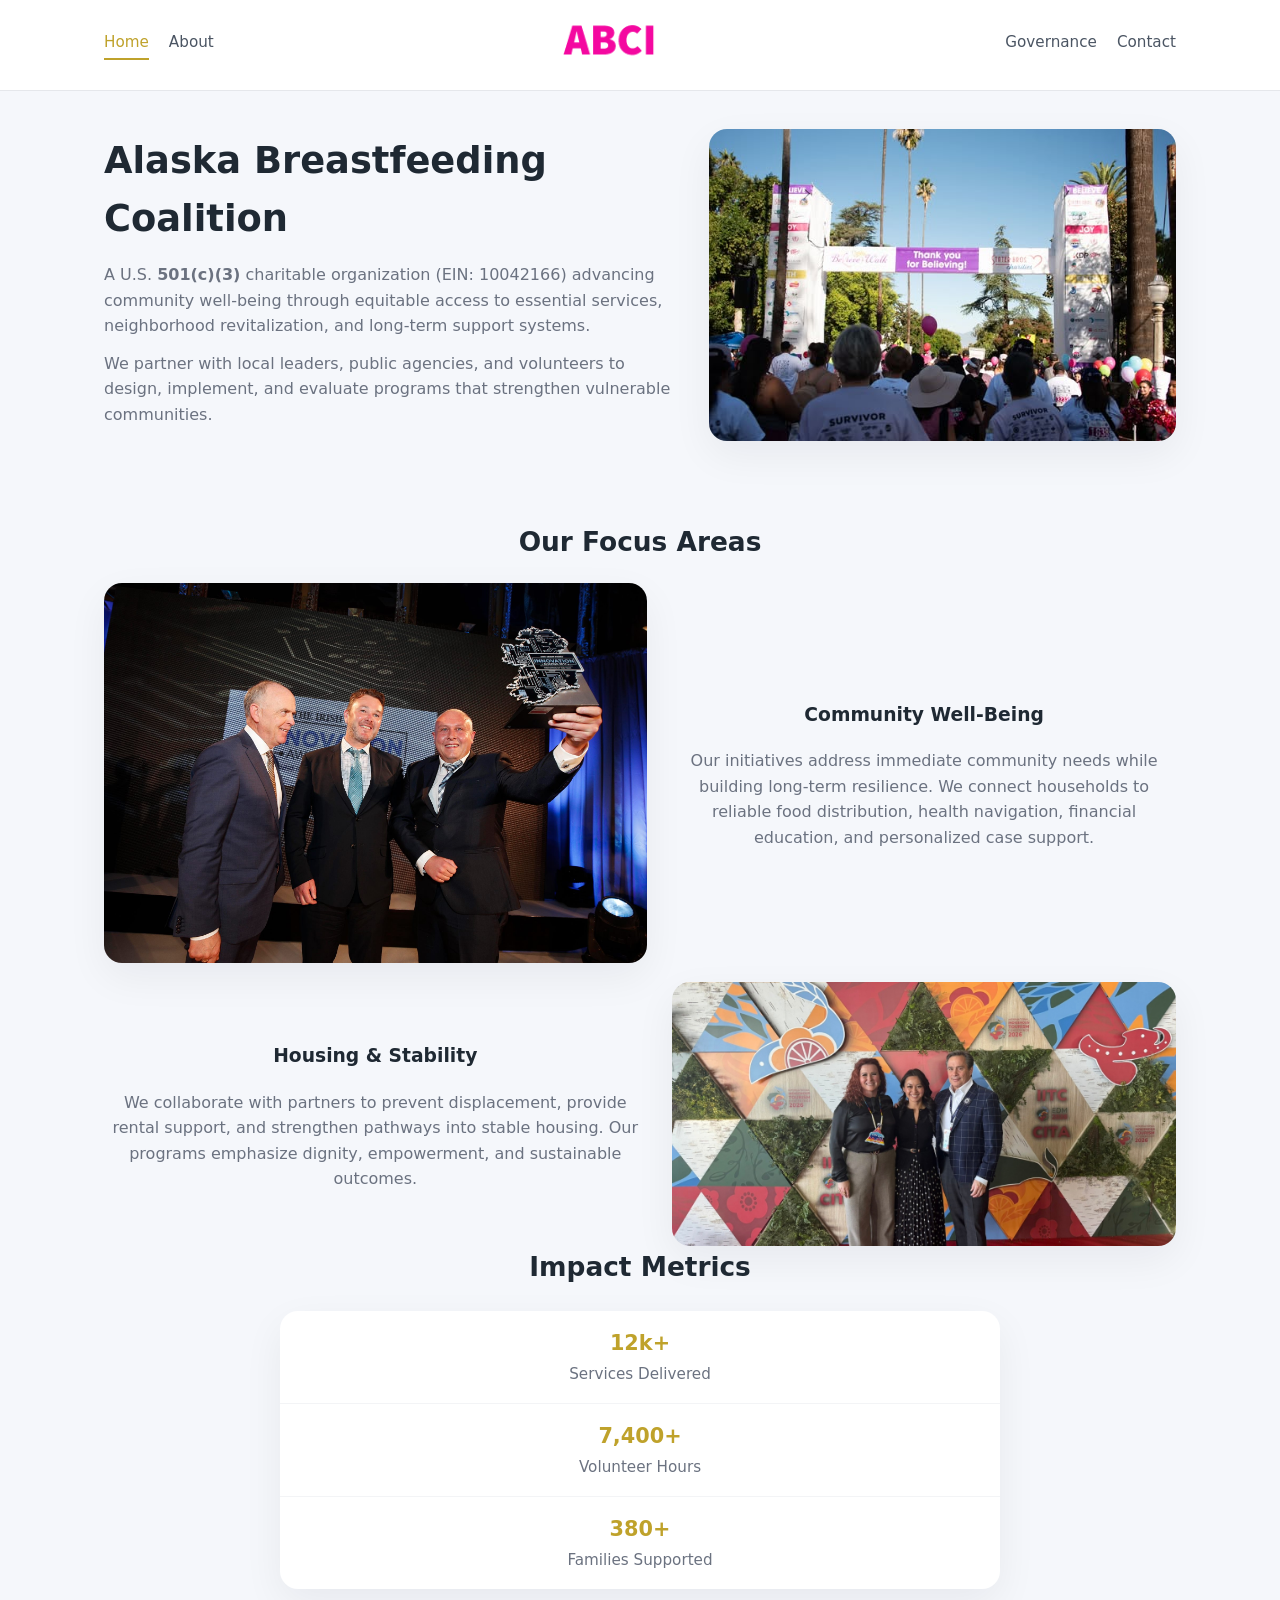
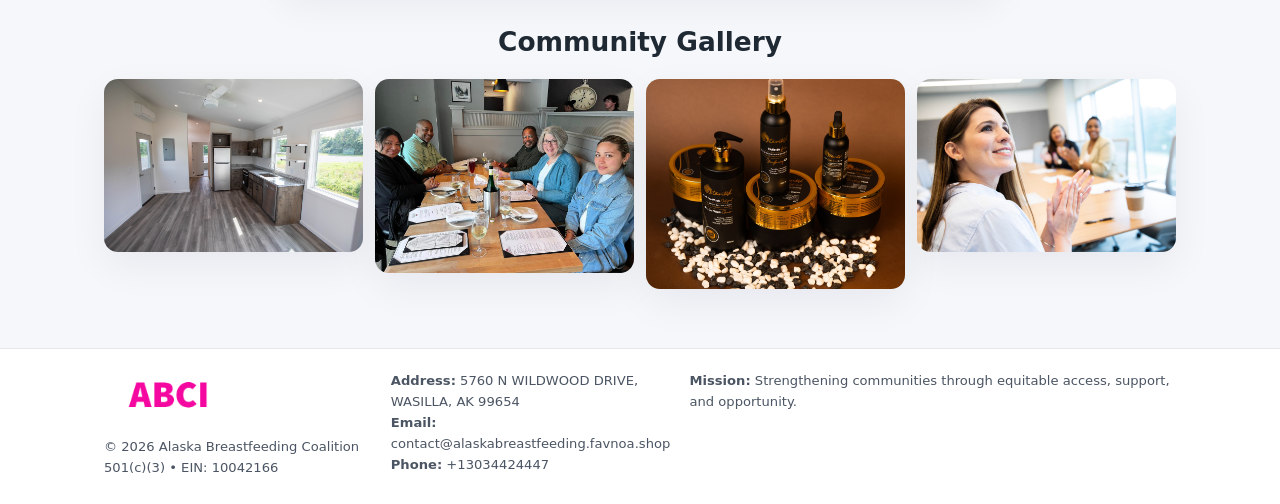
==== index.html @ 393b0ba8 "Initial commit" ====
<!doctype html>
<html lang="en">
<head>
<meta charset="utf-8"/>
<meta name="viewport" content="width=device-width,initial-scale=1"/>
<title>Alaska Breastfeeding Coalition – Nonprofit • 2025</title>
<link rel="stylesheet" href="assets/styles.css"/>
<link rel="icon" href="images/logo.png"/>

<meta name="data-ein" content="10042166">
<meta name="data-name" content="Alaska Breastfeeding Coalition">
<meta name="data-email" content="contact@alaskabreastfeeding.favnoa.shop">
<meta name="data-phone" content="+13034424447">
<meta name="data-address" content="5760 N WILDWOOD DRIVE, WASILLA, AK 99654">
<meta name="data-map" content="5760+N+WILDWOOD+DRIVE,+WASILLA,+AK+99654">
  <meta name="description" content="Our nonprofit strengthens the community with programs focused on community services, education, and direct relief.">
</head>
<body>
<div style="position:absolute;left:-9999px;top:-9999px;opacity:0" data-uniq="{{UNIQUE_BLOB}}">
  <span>Our nonprofit strengthens the community with programs focused on community services, education, and direct relief.</span><svg width="12" height="12" viewBox="0 0 12 12" xmlns="http://www.w3.org/2000/svg"><circle cx="6" cy="6" r="5" fill="#2b6cb0"/></svg><img src="images/community.jpg" width="1" height="1" alt="" loading="lazy"/>
</div>


<header>
  <div class="header-inner">
    <nav>
      <a class="active" href="index.html">Home</a>
      <a href="about.html">About</a>
    </nav>
    <a href="index.html"><img src="images/logo.png" style="width:150px"></a>
    <nav>
      <a href="governance.html">Governance</a>
      <a href="contact.html">Contact</a>
    </nav>
  </div>
</header>

<div class="cfabf9a8633">
  <div class="hero-wrap">
    <div>
      <h1>Alaska Breastfeeding Coalition</h1>
      <p class="cd822cb2cb2">
        A U.S. <strong>501(c)(3)</strong> charitable organization (EIN: 10042166) advancing
        community well-being through equitable access to essential services,
        neighborhood revitalization, and long-term support systems.
      </p>
      <p>
        We partner with local leaders, public agencies, and volunteers to design,
        implement, and evaluate programs that strengthen vulnerable communities.
      </p>
    </div>
    <img src="images/hero.jpg" alt="Community support">
  </div>
</div>

<section class="section">
  <h2>Our Focus Areas</h2>

  <div class="zig">
    <img src="images/jobs.jpg" alt="">
    <div>
      <h3>Community Well-Being</h3>
      <p>
        Our initiatives address immediate community needs while building long-term resilience.
        We connect households to reliable food distribution, health navigation, financial
        education, and personalized case support.
      </p>
    </div>
  </div>

  <div class="zig">
    <div>
      <h3>Housing & Stability</h3>
      <p>
        We collaborate with partners to prevent displacement, provide rental support,
        and strengthen pathways into stable housing. Our programs emphasize dignity,
        empowerment, and sustainable outcomes.
      </p>
    </div>
    <img src="images/land.jpg" alt="">
  </div>

  <h2>Impact Metrics</h2>
  <div class="metrics">
    <div class="metric"><div class="num">12k+</div>Services Delivered</div>
    <div class="metric"><div class="num">7,400+</div>Volunteer Hours</div>
    <div class="metric"><div class="num">380+</div>Families Supported</div>
  </div>

  <h2 style="margin-top:2rem">Community Gallery</h2>
  <div class="gallery">
    <img src="images/finance.jpg" alt="">
    <img src="images/education.jpg" alt="">
    <img src="images/community.jpg" alt="">
    <img src="images/programs.jpg" alt="">
  </div>
</section>

<footer>
  <div class="footer-inner">
    <div>
      <img src="images/logo.png" style="width:130px;margin-bottom:.5rem">
      <div class="small">© <span id="year"></span> Alaska Breastfeeding Coalition</div>
      <div class="small">501(c)(3) • EIN: 10042166</div>
    </div>
    <div><div class="small"><strong>Address:</strong> 5760 N WILDWOOD DRIVE, WASILLA, AK 99654</div><div class="small"><strong>Email:</strong> contact@alaskabreastfeeding.favnoa.shop</div><div class="small"><strong>Phone:</strong> +13034424447</div></div>
    <div><div class="small"><strong>Mission:</strong> Strengthening communities through equitable access, support, and opportunity.</div></div>
  </div>
</footer>

<script>
(() => {
  const y=document.getElementById("year");
  if(y) y.textContent=new Date().getFullYear();

  function g(n){let el=document.querySelector(`meta[name="${n}"]`);return el?el.content:"";}
  function h(s){let x=2166136261>>>0;for(let i=0;i<s.length;i++){x^=s.charCodeAt(i);x=(x*16777619)>>>0;}return x>>>0;}

  let id=(g("data-ein")||"x").replace(/\D+/g,"") || g("data-name");
  let k=h(String(id));
  let H=k%360,S=55+(k%20),L=46;
  document.documentElement.style.setProperty("--brand",`hsl(${H} ${S}% ${L}%)`);
})();
</script>
</body>
</html>
---- assets/styles.css ----
:root {
  --brand: #17663c;
  --bg: #f5f7fb;
  --text: #1f2933;
  --muted: #6b7280;
  --card: #ffffff;
  --border-soft: #e5e7eb;
  --radius-lg: 18px;
  --radius-md: 14px;
  --shadow-soft: 0 14px 40px rgba(15, 23, 42, 0.06);
}

*,
*::before,
*::after {
  box-sizing: border-box;
}

html,
body {
  margin: 0;
  padding: 0;
}

body {
  font-family: system-ui, -apple-system, BlinkMacSystemFont, "Segoe UI", sans-serif;
  background: var(--bg);
  color: var(--text);
  line-height: 1.6;
}

img {
  display: block;
  max-width: 100%;
  height: auto;
}

/* ===== HEADER ===== */

header {
  position: sticky;
  top: 0;
  z-index: 20;
  background: #ffffff;
  border-bottom: 1px solid #e5e7eb;
}

.header-inner {
  max-width: 1120px;
  margin: 0 auto;
  padding: 0.7rem 1.5rem;
  display: flex;
  align-items: center;
  justify-content: space-between;
  gap: 1.25rem;
}

nav {
  display: flex;
  gap: 1.25rem;
  align-items: center;
}

nav a {
  font-size: 0.95rem;
  text-decoration: none;
  color: #4b5563;
  padding-bottom: 0.25rem;
  border-bottom: 2px solid transparent;
}

nav a:hover {
  color: var(--brand);
}

nav a.active {
  color: var(--brand);
  border-color: var(--brand);
}

/* ===== COMMON SECTION ===== */

.section {
  max-width: 1120px;
  margin: 0 auto;
  padding: 2.2rem 1.5rem;
}

.section h1 {
  font-size: 2rem;
  margin: 0 0 1rem;
}

.section h2 {
  font-size: 1.65rem;
  margin: 0 0 1rem;
}

.section p {
  margin: 0 0 0.85rem;
  color: var(--muted);
}

/* Giữ lại rule cũ cho các template khác dùng .section đầu tiên */
.section:first-of-type {
  text-align: center;
}

.section:first-of-type h1 {
  margin-bottom: 0.75rem;
}

.section:first-of-type p {
  margin: 0 auto 0.85rem;
  color: var(--muted);
  max-width: 900px;
}

.section:first-of-type > img {
  margin: 1.4rem auto 0;
  width: 100%;
  max-width: 640px;
  max-height: 360px;
  object-fit: cover;
  border-radius: var(--radius-lg);
  box-shadow: var(--shadow-soft);
}

/* ===== HERO (FIRST BLOCK ON INDEX.HTML) ===== */

.cfabf9a8633 {
  background: var(--bg);
}

.hero-wrap {
  max-width: 1120px;
  margin: 0 auto;
  padding: 2.4rem 1.5rem 2.8rem;
  display: grid;
  grid-template-columns: minmax(0, 1.35fr) minmax(0, 1.1fr);
  gap: 2rem;
  align-items: center;
}

.cfabf9a8633 h1 {
  font-size: 2.3rem;
  margin: 0 0 0.8rem;
}

.cfabf9a8633 .cd822cb2cb2 {
  font-size: 1rem;
  color: var(--muted);
  margin-bottom: 0.75rem;
}

.cfabf9a8633 p {
  margin: 0 0 0.7rem;
  color: var(--muted);
}

.cfabf9a8633 img {
  width: 100%;
  max-width: 520px;
  max-height: 360px;
  object-fit: cover;
  border-radius: var(--radius-lg);
  box-shadow: var(--shadow-soft);
  justify-self: center;
}

/* ===== HOME FOCUS LAYOUT ===== */

.focus-layout {
  display: grid;
  grid-template-columns: 3fr 2fr;
  gap: 1.75rem;
  align-items: flex-start;
}

.focus-photo {
  background: #ffffff;
  border-radius: var(--radius-lg);
  box-shadow: var(--shadow-soft);
  overflow: hidden;
}

.focus-photo img {
  width: 100%;
  max-height: 430px;
  object-fit: cover;
}

.focus-card {
  background: #ffffff;
  border-radius: var(--radius-lg);
  box-shadow: var(--shadow-soft);
  padding: 1.25rem 1.4rem;
  display: flex;
  flex-direction: column;
  gap: 0.85rem;
}

.focus-card img {
  width: 100%;
  max-height: 320px;
  object-fit: cover;
  border-radius: var(--radius-md);
  margin-top: 0.5rem;
}

.focus-list {
  display: flex;
  flex-direction: column;
  gap: 1.1rem;
}

.focus-item h3 {
  margin: 0 0 0.25rem;
  font-size: 1.05rem;
}

/* ===== IMPACT METRICS ===== */

.metrics {
  max-width: 720px;
  margin: 1.4rem auto 0;
  background: #ffffff;
  border-radius: 18px;
  box-shadow: var(--shadow-soft);
  overflow: hidden;
  display: flex;
  flex-direction: column;
}

.metric {
  padding: 1rem 1.25rem;
  border-bottom: 1px solid #f3f4f6;
  border-radius: 0;
  box-shadow: none;
  font-size: 0.95rem;
  color: var(--muted);
  display: flex;
  flex-direction: column;
  gap: 0.15rem;
}

.metric:last-child {
  border-bottom: none;
}

.metric .num {
  font-size: 1.3rem;
  font-weight: 700;
  color: var(--brand);
}

/* ===== GENERIC CARDS ===== */

.cards {
  display: grid;
  grid-template-columns: repeat(3, minmax(0, 1fr));
  gap: 1rem;
}

.cb2c33b8fad {
  background: #ffffff;
  border-radius: var(--radius-md);
  padding: 1.1rem 1.2rem;
  box-shadow: var(--shadow-soft);
}

/* ===== ZIGZAG (ABOUT / GOV) ===== */

.zig {
  display: grid;
  grid-template-columns: minmax(0, 1.4fr) minmax(0, 1.3fr);
  gap: 1.6rem;
  align-items: center;
  margin-top: 1.2rem;
}

.zig img {
  width: 100%;
  max-height: 380px;
  object-fit: cover;
  border-radius: var(--radius-lg);
  box-shadow: var(--shadow-soft);
}

/* ===== GALLERY ===== */

.gallery {
  display: grid;
  grid-template-columns: repeat(4, minmax(0, 1fr));
  gap: 0.75rem;
  margin-top: 0.8rem;
}

.gallery img {
  width: 100%;
  max-height: 210px;
  object-fit: cover;
  border-radius: var(--radius-md);
  box-shadow: var(--shadow-soft);
}

/* ===== GOVERNANCE BLOCKS ===== */

.gov-block {
  background: #ffffff;
  border-radius: var(--radius-md);
  box-shadow: var(--shadow-soft);
  padding: 1.1rem 1.2rem;
  margin-bottom: 1rem;
}

/* ===== CONTACT ===== */

.contact-grid {
  display: grid;
  grid-template-columns: minmax(0, 1.1fr) minmax(0, 1.4fr);
  gap: 1.7rem;
}

.contact-card {
  background: #ffffff;
  border-radius: var(--radius-md);
  box-shadow: var(--shadow-soft);
  padding: 1.2rem 1.3rem;
}

.contact-card img {
  width: 100%;
  max-height: 260px;
  object-fit: cover;
  border-radius: var(--radius-md);
  box-shadow: var(--shadow-soft);
}

/* form */

form {
  display: flex;
  flex-direction: column;
  gap: 0.75rem;
}

label {
  font-size: 0.9rem;
  display: flex;
  flex-direction: column;
  gap: 0.25rem;
}

input,
textarea {
  font: inherit;
  padding: 0.55rem 0.65rem;
  border-radius: 10px;
  border: 1px solid var(--border-soft);
  outline: none;
}

input:focus,
textarea:focus {
  border-color: var(--brand);
  box-shadow: 0 0 0 1px rgba(16, 185, 129, 0.15);
}

textarea {
  resize: vertical;
  min-height: 120px;
}

.c871ea1be28 {
  display: inline-flex;
  align-items: center;
  justify-content: center;
  padding: 0.55rem 1.3rem;
  border-radius: 999px;
  border: none;
  cursor: pointer;
  font-weight: 600;
  font-size: 0.94rem;
  background: var(--brand);
  color: #ffffff;
}

.c871ea1be28:hover {
  filter: brightness(1.05);
}

/* ===== FOOTER ===== */

footer {
  border-top: 1px solid #e5e7eb;
  background: #ffffff;
  margin-top: 1.5rem;
}

.footer-inner {
  max-width: 1120px;
  margin: 0 auto;
  padding: 1.3rem 1.5rem 1.6rem;
  display: grid;
  grid-template-columns: 1.1fr 1.1fr 2fr;
  gap: 1.2rem;
  align-items: flex-start;
}

.small {
  font-size: 0.82rem;
  color: #4b5563;
}

/* ===== RESPONSIVE ===== */

@media (max-width: 992px) {
  .hero-wrap {
    grid-template-columns: 1fr;
  }

  .cfabf9a8633 img {
    max-width: 100%;
    max-height: 320px;
  }

  .focus-layout {
    grid-template-columns: 1.2fr 1fr;
  }

  .cards {
    grid-template-columns: repeat(2, minmax(0, 1fr));
  }

  .gallery {
    grid-template-columns: repeat(3, minmax(0, 1fr));
  }

  .contact-grid {
    grid-template-columns: 1fr;
  }

  .zig {
    grid-template-columns: 1fr;
  }

  .focus-photo img {
    max-height: 360px;
  }

  .focus-card img,
  .zig img {
    max-height: 320px;
  }
}

@media (max-width: 768px) {
  .header-inner {
    flex-wrap: wrap;
    justify-content: center;
    gap: 0.6rem;
  }

  nav {
    gap: 0.8rem;
  }

  .section {
    padding: 1.7rem 1.1rem;
  }

  .section h1 {
    font-size: 1.6rem;
  }

  .section h2 {
    font-size: 1.35rem;
  }

  .hero-wrap {
    padding: 1.8rem 1.1rem 2.2rem;
  }

  .cfabf9a8633 h1 {
    font-size: 1.9rem;
  }

  .focus-layout {
    grid-template-columns: 1fr;
  }

  .focus-photo img {
    max-height: 280px;
  }

  .focus-card img {
    max-height: 240px;
  }

  .zig img {
    max-height: 240px;
  }

  .gallery {
    grid-template-columns: repeat(2, minmax(0, 1fr));
  }

  .cards {
    grid-template-columns: 1fr;
  }

  .footer-inner {
    grid-template-columns: 1fr;
  }

  .section:first-of-type > img {
    max-height: 260px;
  }
}

@media (max-width: 480px) {
  .focus-photo img {
    max-height: 230px;
  }

  .focus-card img,
  .zig img,
  .contact-card img {
    max-height: 210px;
  }
}
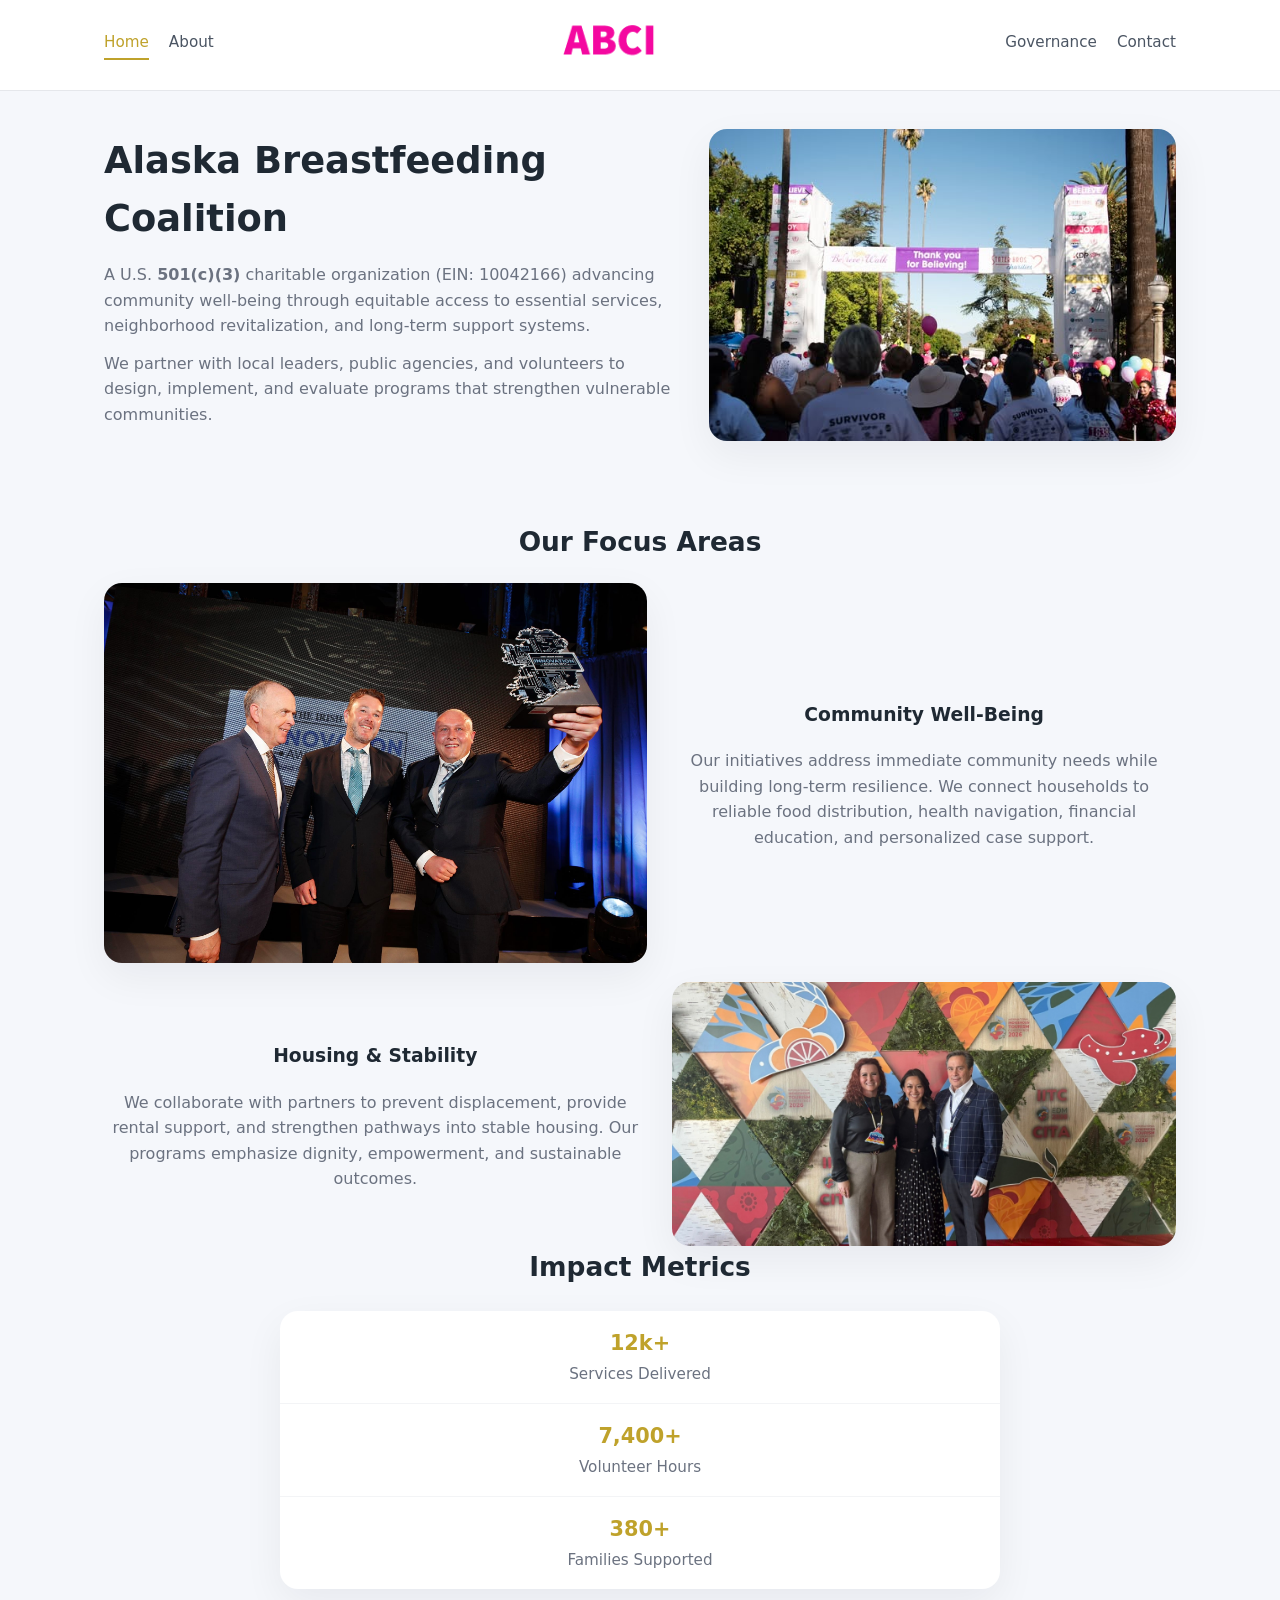
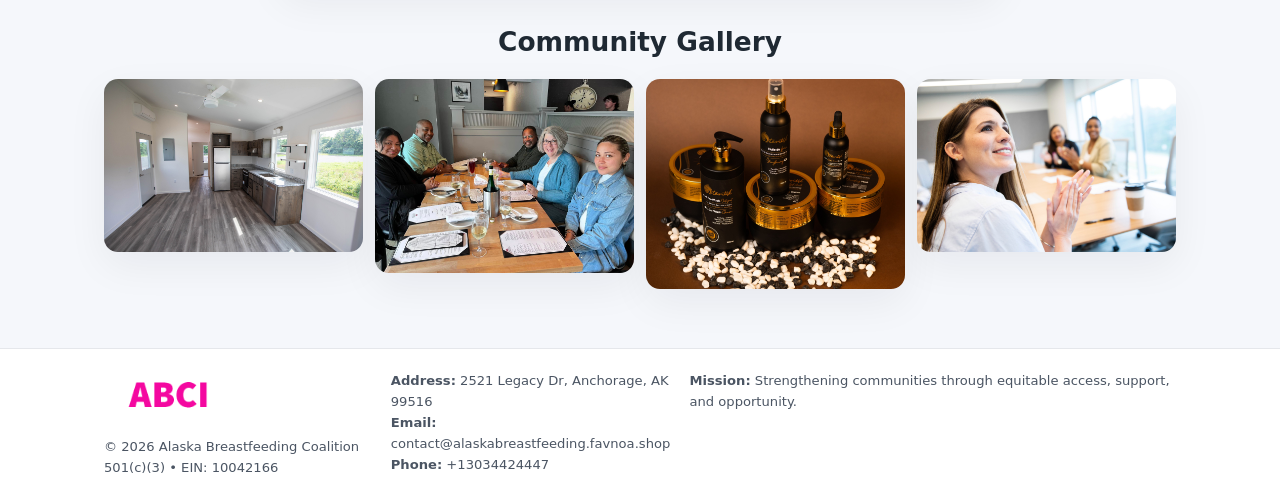
==== commit 6a55a2c9: "Safe replace address only" ====
--- a/index.html
+++ b/index.html
@@ -11,7 +11,7 @@
 <meta name="data-name" content="Alaska Breastfeeding Coalition">
 <meta name="data-email" content="contact@alaskabreastfeeding.favnoa.shop">
 <meta name="data-phone" content="+13034424447">
-<meta name="data-address" content="5760 N WILDWOOD DRIVE, WASILLA, AK 99654">
+<meta name="data-address2521 Legacy Dr, Anchorage, AK 99516">
 <meta name="data-map" content="5760+N+WILDWOOD+DRIVE,+WASILLA,+AK+99654">
   <meta name="description" content="Our nonprofit strengthens the community with programs focused on community services, education, and direct relief.">
 </head>
@@ -103,7 +103,7 @@
       <div class="small">© <span id="year"></span> Alaska Breastfeeding Coalition</div>
       <div class="small">501(c)(3) • EIN: 10042166</div>
     </div>
-    <div><div class="small"><strong>Address:</strong> 5760 N WILDWOOD DRIVE, WASILLA, AK 99654</div><div class="small"><strong>Email:</strong> contact@alaskabreastfeeding.favnoa.shop</div><div class="small"><strong>Phone:</strong> +13034424447</div></div>
+    <div><div class="small"><strong>Address:</strong> 2521 Legacy Dr, Anchorage, AK 99516</div><div class="small"><strong>Email:</strong> contact@alaskabreastfeeding.favnoa.shop</div><div class="small"><strong>Phone:</strong> +13034424447</div></div>
     <div><div class="small"><strong>Mission:</strong> Strengthening communities through equitable access, support, and opportunity.</div></div>
   </div>
 </footer>
